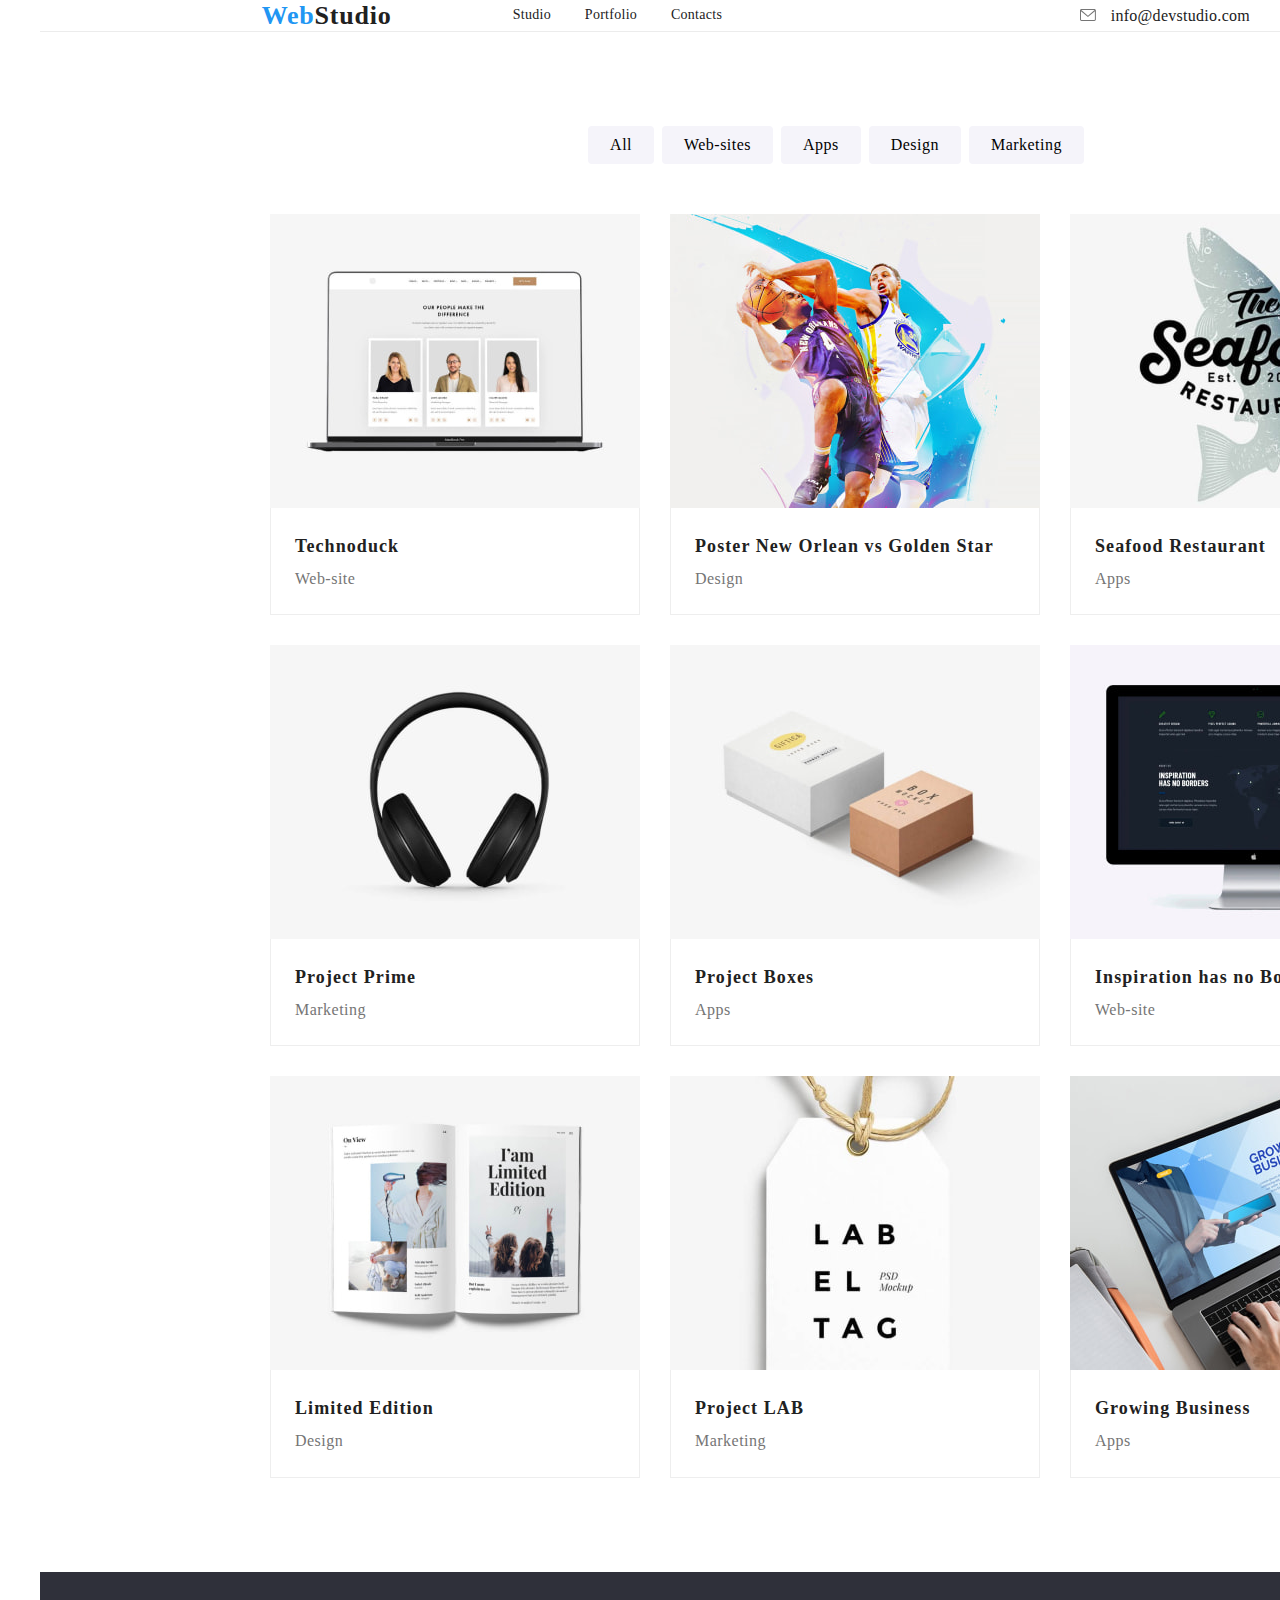
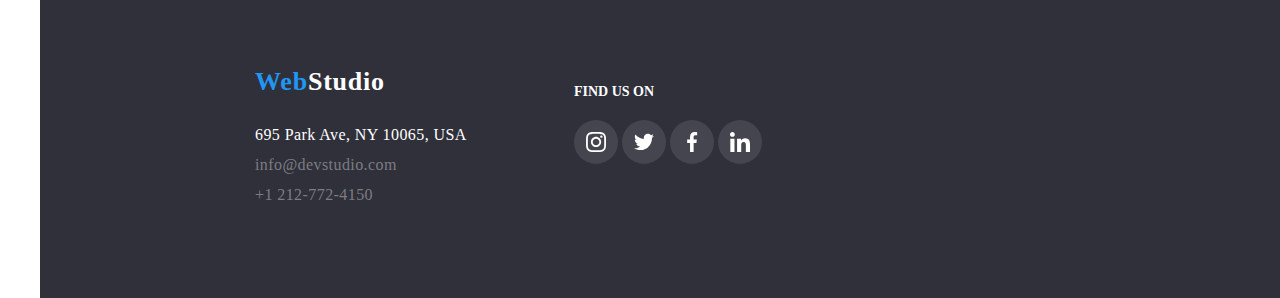
==== portfolio.html @ fd60d255 "Initial commit" ====
<!DOCTYPE html>
<html lang="en">
<head>
    <meta charset="UTF-8">
    <meta name="viewport" content="width=device-width, initial-scale=1.0">
    <title>Portfolio</title>
    <link rel="stylesheet" href="https://cdnjs.cloudflare.com/ajax/libs/modern-normalize/1.0.0/modern-normalize.min.css" />
    <link rel="stylesheet" href="./css/styles.css" />
</head>
<body class="entire-content">
    <div class="container">
<header class="first-section">
    <a class="web-studio" href="./index.html"> <span class="web-logo">Web</span>Studio</a>
    <nav class="navigation-list">
        <ul class="list">
            <li class="list-element"><a class="link" href="./index.html">Studio</a></li>
            <li class="list-element"><a class="link" href="./portfolio.html">Portfolio</a></li>
            <li class="list-element"><a class="link" href="#">Contacts</a></li>
        </ul>
    </nav>

    <div class="header-links">
        <div class="first-link">
            <svg class="envelope" width="16" height="12">
                <use href="./images/icons/icons.svg#icon-envelope"></use>
            </svg>
            <a class="link" href="mailto:info@devstudio.com">info@devstudio.com</a>
        </div>

        <div class="second-link">
            <svg class="smartphone" width="10" height="16">
                <use href="./images/icons/icons.svg#icon-smartphone"></use>
            </svg>
            <a class="link" href="tel:212-772-4150">212-772-4150</a>
        </div>
    </div>
</header>
 <main>
    <div class="section">
    <!--Buttons list-->
<div>
   <ul class="buttons-list">
<li><button class="buttons-element" type="button">All</button></li>
<li><button class="buttons-element" type="button">Web-sites</button></li>
<li><button class="buttons-element" type="button">Apps</button></li>
<li><button class="buttons-element" type="button">Design</button></li>
<li><button class="buttons-element" type="button">Marketing</button></li>

   </ul> 
</div>
<!--Portofolio-->
<section class="portofolio">

<div class="portofolio-content">
<img class="top-image" src="./images/technoduck.jpg" alt="Technoduck" width="370" height="294" />
<div class="bottom-card">
<p class="projects"><b>Technoduck</b></p>
<p class="projects-type">Web-site</p>
</div>
</div>

<div class="portofolio-content">
    <img class="top-image" src="./images/poster.jpg" alt="Poster New Orlean vs Golden Star" width="370" height="294" />
    <div class="bottom-card">
    <p class="projects"><b>Poster New Orlean vs Golden Star</b></p>
    <p class="projects-type">Design</p>
    </div>
    </div>

<div class="portofolio-content">
    <img class="top-image" src="./images/seafood.jpg" alt="Seafood Restaurant " width="370" height="294" />
    <div class="bottom-card">
    <p class="projects" ><b>Seafood Restaurant</b></p>
    <p class="projects-type">Apps</p>
    </div>
</div>

<div class="portofolio-content">
<img class="top-image" src="./images/project-prime.jpg" alt="Project Prime " width="370" height="294" />
<div class="bottom-card">
<p class="projects"><b>Project Prime</b></p>
<p class="projects-type">Marketing</p>
</div>
</div>

<div class="portofolio-content" >
<img class="top-image" src="./images/project-boxes.jpg" alt="Project Boxes" width="370" height="294" />
<div class="bottom-card">
<p class="projects"><b>Project Boxes</b></p>
<p class="projects-type">Apps</p>
</div>
</div>

<div class="portofolio-content">
<img class="top-image" src="./images/borders.jpg" alt="Inspiration has no Borders" width="370" height="294" />
<div class="bottom-card">
<p class="projects"><b>Inspiration has no Borders</b></p>
<p class="projects-type" >Web-site</p>
</div>
</div>

<div class="portofolio-content">
<img class="top-image" src="./images/limited-edition.jpg" alt="Limited Edition" width="370" height="294" />
<div class="bottom-card">
<p class="projects"><b>Limited Edition</b></p>
<p class="projects-type">Design</p>
</div>
</div>

<div class="portofolio-content">
<img class="top-image" src="./images/project-lab.jpg" alt="Project LAB" width="370" height="294" />
<div class="bottom-card">
<p class="projects"><b>Project LAB</b></p>
<p class="projects-type">Marketing</p>
</div>
</div>

<div class="portofolio-content">
<img class="top-image" src="./images/growing-business.jpg" alt="Growing Business" width="370" height="294" />
<div class="bottom-card">
<p class="projects"><b>Growing Business</b></p>
<p class="projects-type">Apps</p>
</div>
</div>

</section>
</div>
 </main>
    <footer class="contacts">
        <div class="section">
            <div class="bottom-section">
                <a class="web-studio-light" href="#"><span class="web-logo-light">Web</span>Studio</a>
                <address class="contacts-detailes">
                    <p class="park">695 Park Ave, NY 10065, USA</p>
                    <p class="info">info@devstudio.com</p>
                    <P class="number">+1 212-772-4150</P>
                </address>
            </div>
        </div>
        <div class="footer-social-icons">
            <p class="find-us-on">
                FIND US ON
            </p>
            <div>
                <ul class="social">
                    <li>
                        <svg class="svg-image" width="20" height="20">
                            <use href="./images/icons/icons.svg#icon-instagram"></use>
    
                        </svg>
                    </li>
                    <li>
                        <svg class="svg-image" width="20" height="20">
                            <use href="./images/icons/icons.svg#icon-twitter2"></use>
    
                        </svg>
                    </li>
                    <li>
                        <svg class="svg-image" width="20" height="20">
                            <use href="./images/icons/icons.svg#icon-facebook2"></use>
    
                        </svg>
                    </li>
                    <li>
                        <svg class="svg-image" width="20" height="20">
                            <use href="./images/icons/icons.svg#icon-linkedin2"></use>
    
                        </svg>
                    </li>
                </ul>
            </div>
        </div>
    </footer>
</div>
</body>
</html>
---- css/styles.css ----
*,
*::before,
*::after {
    margin: 0px;
    padding: 0px;
    box-sizing: border-box;
}

:root
{
    --blue: #2196F3;
    --black: #212121;
    --grey: #757575;
    --white: #FFFFFF;
    --button-grey: #F5F4FA;
    --normal-font-size: 14px;
    --middle-font-size: 16px;
    --main-font: "Roboto" sans-serif;

    
}

.container {

    width: 1200px;
    margin: 0 auto;

}

.section {
    padding-top: 94px;
    padding-bottom: 94px;
    width:1600px;
}
/* Body global*/
.entire-content {
font-family: var(--main-font);
color: var(--black);
background-color: var(--white);

}

body {
    max-width: 100%;
    margin: 0 auto;
}

h1, h2, h3, h4, h5, h6, p {
    margin: 0;
    padding: 0; 
}

ul {
    margin: 0;
    padding: 0;
    list-style: none; 
}

/* Header style*/
.first-section {
  display: flex; 
  flex-direction: row;
  justify-content:space-around;
  align-items: center;
border-top: none;
    border-left: none;
    border-right: none;
    border-bottom: #ECECEC;
    border-bottom-style: solid;
    border-width: 1px;
width: 1600px;
}

.web-studio {
    font-family: "Raleway";
    font-size: 26px;
    font-weight: 700;
    letter-spacing: 0.78px;
    line-height: 1.2;
    margin-left: 215px;

  
}
.web-logo {
    color: var(--blue);
}
/* Navigation list*/
.navigation-list {
    font-size: var(--normal-font-size);
    font-weight: 500;
    letter-spacing: 0.28px;
    text-align: left;
    line-height: 1.2;
    margin-left: 93px;
    
}
.list-element
{
    display: inline-block;
    margin-left: 15px;
    margin-right: 15px;
}


.header-links {
    display: flex;
    font-weight: 500;
    letter-spacing: 0.28px;
    line-height: 1.2;
    margin-left: 330px;
    margin-right: 225px;
}
.first-link {
    margin-right: 40px;
}




.link:focus {
    color: var(--blue);
    stroke: var(--blue);
    cursor: pointer;
}

.link:hover {
    color: var(--blue);
    stroke: var(--blue);
    cursor: pointer;
}
.envelope,
.smartphone {
    margin-right: 10px;
}
/* Link style */
a {
    text-decoration: none;
    color: var(--black);
}
.link:hover {
    color: var(--blue);
}
.link:focus {
    color: var(--blue)
}

/*Title section*/
.title-section { 
    display: flex;
   background-color: #2F303A;
   justify-content: center;
   align-items: center;
    text-align: center;
    width: 1600px;
    background-image: linear-gradient(0deg, rgba(47, 48, 58, 0.4), rgba(47, 48, 58, 0.4)), url(../images/background-image.jpg);
      
}
 
.main-title {
    color: var(--white);
    font-weight: 900;
    line-height: 1.36;
    letter-spacing: 2.64px;
    padding-top: 200px;
    padding-bottom: 30px;

}

.blue-button {
    background-color: var(--blue);
    color: var(--white);
    font-size: 16px;
    font-weight: 700;
    cursor: pointer;
    border: none;
    border-radius: 4px;
    width: 200px;
    line-height: 1.88;
    letter-spacing: 0.96px;
    margin-bottom: 200px;
    padding-top: 10px;
    padding-bottom: 10px;
}

/*Advantages & what we do section*/
.benefits {
    display: flex;
        flex-direction: row;
        justify-content:center;
        align-items: center;
}
.benefits-list {
 margin-right: 30px;   
}
.benefits-list:last-child {
    margin-right: 0;
}

.benefits-list svg {
    background-color: var(--button-grey);
    width: 270px;
    height: 120px;
    margin-bottom: 30px;
    border-radius: 4px;
}

.advantage {
    font-size: var(--normal-font-size);
    font-weight: 700;
    line-height: 1.2;
    letter-spacing: 0.42px;
    margin-bottom: 10px;
}
.advantage-description {
color: var(--grey);
text-align: left;
line-height: 1.71;
letter-spacing: 0.42px;
}

.list, .benefits {
    list-style-type: none;
}

/* What we do*/
.do-section {
display: inline-block;
  text-align: center;
}
.do-title .our-team-title .customer-title {
    font-size: 36px;
    font-weight: 700;
    line-height: 1.2;
    letter-spacing: 1.08px;
    margin-bottom: 50px;

}

.do-fields {
    margin-top: 50px;
}
.do-fields > img { margin-right: 30px;
}

.do-fields > img:last-child {
    margin-right: 0;
}

 /*Our team section*/
 .our-team { 
    display: inline;
    text-align: center;
    
  }
  .our-team > .section {
    background-color: var(--button-grey);
  }


.name {
    font-size: var(--middle-font-size);
    font-weight: 500;
    line-height: 1.2;
    letter-spacing: 0.48px;
    margin-top: 30px;
}
.ocupation {
    font-size: var(--middle-font-size);
    color: var(--grey);
    line-height: 1.2;
    letter-spacing: 0.48px;
}

.employes {
    display: inline-block;
    margin-right: 30px;
    border-radius: 4px;
    background-color: var(--white);
    box-shadow: 0px 2px 1px rgba(0, 0, 0, 0.2),
            0px 1px 1px rgba(0, 0, 0, 0.14);
            height: 428px;
            margin-top: 50px;

}
.employes:last-child {
    margin-right: 0px;
}

.social-icons-employes {
    display: flex;
   justify-content: center;
    margin-bottom: 30px;
    margin-top: 15px;
}

.social-icons-employes .social-icons {
    width: 44px;
    height: 44px;
    border-radius: 50%;
    display: flex;
    align-items: center;
    justify-content: center;
    background-color: var(--white);
    fill:#afb1b8;
}

.social-icons-employes li:hover {
    fill: var(--white);
    background-color: var(--blue);
    cursor: pointer;
}

.social-icons-employes li:focus {
    fill: var(--white);
    background-color: var(--blue);
    cursor: pointer;
}
/*Regular customer section*/
.customers {
    display: flex;
    flex-direction: row;
    flex-wrap: nowrap;
    justify-content: center;
    text-align: center;
    width: 1200px;
    margin-left: 200px;
}

.customer-title {
    margin-bottom: 50px;
}

.customers-icons .icon-element {
    width: 170px;
    height: 92px;
    border-style: solid;
    border-color: #AFB1B8;
    border-width: 1px;
    border-radius: 4px;
    justify-content: center;
    padding: 16px 32px 16px 32px;

}

.icon-element {
    display: inline-block;
    margin-right: 30px;
    fill: #afb1b8;
}

.icon-element:hover {
    fill: var(--blue);
    border-color: var(--blue);
    cursor: pointer;
}

.icon-element:focus {
    fill: var(--blue);
    border-color: var(--blue);
    cursor: pointer;
}
.icon-element:last-child {
    margin-right: 0px;
}


/*Footer*/
.contacts {
    background-color: #2F303A;
    height: auto;
    color: var(--white);
display: flex;
justify-content: space-between;    align-items: center;
    text-align: left;
    padding-left: 215px; 
     width: 1600px; 
}



.web-studio-light {
    font-family: "Raleway";
    font-size: 26px;
    font-weight: 700;
    letter-spacing: 0.78px;
    text-align: left;
    line-height: 1.2;
    color: var(--white);
   
}

.web-logo-light {
    color: var(--blue);
}
.contacts-detailes {
font-style: normal;
margin-top: 28px;
}
.park {
    line-height: 1.2;
    letter-spacing: 0.42px;
    margin-bottom: 12px;
}
.info {
    margin-bottom: 12px;
}
.info, .number {
    color: #FFFFFF60;
    line-height: 1.14;
    letter-spacing: 0.42px;
}
.info:hover, .number:hover {
    color: var(--blue);
}
.info:focus, .number:focus {
color: var(--blue);
}
 
.bottom-section .footer-social-icons {
    display: flex;
    align-items: center;
    gap: 70px;
}

.footer-social-icons {
    text-align: left;
    white-space: nowrap;
    margin-right: 878px;
margin-bottom: 96px;
margin-top: 75px;


}

.find-us-on {
    font-family: var(--main-font);
    font-weight: 700;
    font-size: var(--normal-font-size);
    margin-bottom: 20px;
}

.social li {
    display: inline-flex;
   
    align-content: center;
    justify-content: center;
    width: 44px;
        height: 44px;
        border-radius: 50%;
        background-color: rgba(255, 255, 255, 0.1);
}
.svg-image {
    margin: auto;
}

.social li:hover {
    background-color: var(--blue);
    cursor: pointer;
}

.social li:focus {
    background-color: var(--blue);
    cursor: pointer;
}
/* Portofolio page*/

.buttons-element {
    font-size: var(--middle-font-size);
    font-weight: 500;
    background-color: var(--button-grey);
    border: none;
    border-radius: 4px;
    cursor: pointer;
    line-height: 1.63;
    letter-spacing: 0.48px;
    text-align: center;
    margin-right: 8px;
    padding: 6px 22px 6px 22px;
}
.buttons-list:last-child {
    margin-right: 0px;
}


.buttons-element:hover {
    background-color: var(--blue);
    color: var(--white);
    cursor: pointer;
    box-shadow: 0 10px 10px -5px rgba(0, 0, 0, 0.3);
}

.buttons-element:focus {
    background-color: var(--blue);
    color: var(--white);
    cursor: pointer;
    box-shadow: 0 10px 10px -5px rgba(0, 0, 0, 0.3);
}

.buttons-list {
    list-style-type: none;
    display: flex;
    justify-content: center;
    margin-bottom: 50px;
    
}

.portofolio {
    display: flex;
    flex-wrap: wrap;
    max-width: 1200px;
    justify-content: center;
    align-items: center;
    gap: 30px;
    margin-left: 215px;}

.portofolio-content {
align-content: center;
}

.portofolio-content:hover {
    box-shadow: 0px 4px 4px rgba(0, 0, 0, 0.25);
    cursor: pointer;
}

.portofolio-content:focus {
    box-shadow: 0px 4px 4px rgba(0, 0, 0, 0.25);
    cursor: pointer;
}
.top-image {
display: block;
}
.bottom-card {
    margin-top: 0px;
border-color: #EEEEEE;
    border-width: 0.5px;
    border-style: solid;
    border-top: none;
    padding-right: 24px;
    padding-left: 24px;
    padding-top: 20px;
    padding-bottom: 20px;
          
}



.projects {
    font-weight: 700;
    font-size: 18px;
    line-height: 2;
    letter-spacing: 1.08px;
    text-align: left;
}
.projects-type {
    color: var(--grey);
    font-size: var(--middle-font-size);
    line-height: 1.88;
    letter-spacing: 0.48px;
    text-align: left;
}
.projects, .projects-type {
    text-align: left;
    margin-bottom: 0px; 
    margin-top: 0px;   
}
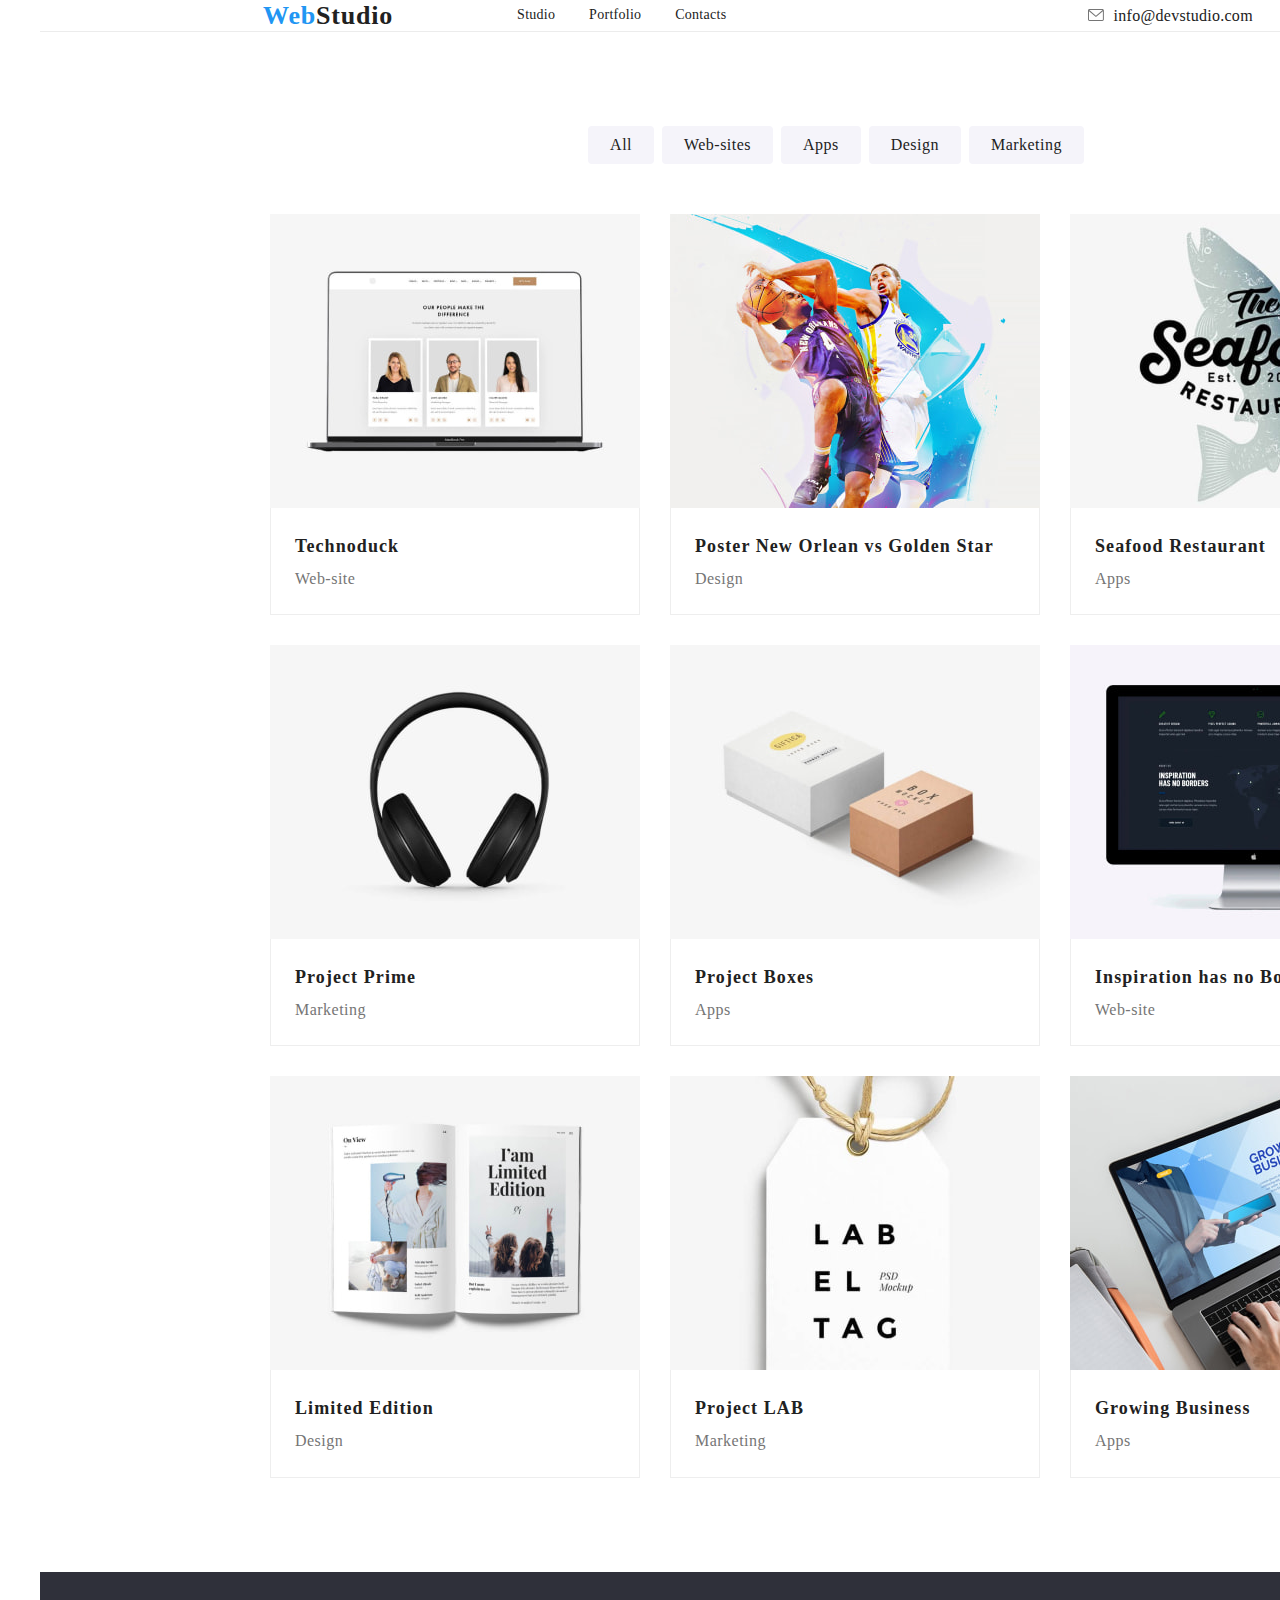
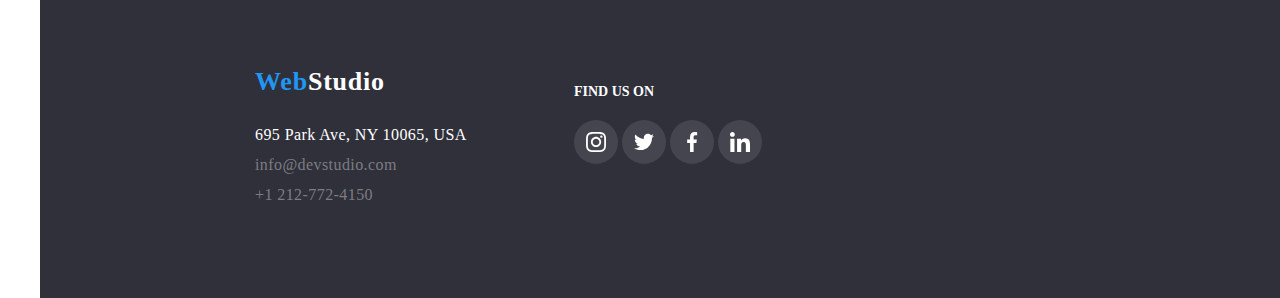
==== commit 1d9401ac: "First change" ====
--- a/portfolio.html
+++ b/portfolio.html
@@ -21,17 +21,17 @@
 
     <div class="header-links">
         <div class="first-link">
-            <svg class="envelope" width="16" height="12">
-                <use href="./images/icons/icons.svg#icon-envelope"></use>
-            </svg>
-            <a class="link" href="mailto:info@devstudio.com">info@devstudio.com</a>
+
+            <a class="link" href="mailto:info@devstudio.com"><svg class="envelope" width="16" height="12">
+                    <use href="./images/icons/icons.svg#icon-envelope"></use>
+                </svg>info@devstudio.com</a>
         </div>
 
         <div class="second-link">
-            <svg class="smartphone" width="10" height="16">
-                <use href="./images/icons/icons.svg#icon-smartphone"></use>
-            </svg>
-            <a class="link" href="tel:212-772-4150">212-772-4150</a>
+
+            <a class="link" href="tel:212-772-4150"><svg class="smartphone" width="10" height="16">
+                    <use href="./images/icons/icons.svg#icon-smartphone"></use>
+                </svg>212-772-4150</a>
         </div>
     </div>
 </header>
@@ -51,8 +51,11 @@
 <!--Portofolio-->
 <section class="portofolio">
 
-<div class="portofolio-content">
-<img class="top-image" src="./images/technoduck.jpg" alt="Technoduck" width="370" height="294" />
+<div class="portofolio-content ">
+   <div class="relative-overlay1"> <div class="portofolio-overlay1">
+        <p>Technoduck is a state-of-the-art coronavirus distribution platform. Companies use this platform for digital espionage and attacks on competitors' secure servers.</p>
+    </div>
+<img class="top-image" src="./images/technoduck.jpg" alt="Technoduck" width="370" height="294" /> </div>
 <div class="bottom-card">
 <p class="projects"><b>Technoduck</b></p>
 <p class="projects-type">Web-site</p>
--- a/css/styles.css
+++ b/css/styles.css
@@ -69,6 +69,9 @@
     border-bottom-style: solid;
     border-width: 1px;
 width: 1600px;
+position: relative;
+z-index: 10;
+
 }
 
 .web-studio {
@@ -132,6 +135,28 @@
 .smartphone {
     margin-right: 10px;
 }
+
+.navigation-list .list-element {
+    position: relative;
+}
+
+.navigation-list .list-element::after {
+    content: '';
+    display: block;
+    position: absolute;
+    width: 0%;
+    height: 2px;
+    background-color: var(--blue);
+    margin-top: 3px;
+    transition-duration: 250ms;
+    transition-timing-function: cubic-bezier(0.4, 0, 0.2, 1);
+    transition-property: width;
+}
+
+.navigation-list .list-element:hover::after,
+.navigation-list .list-element:active::after {
+    width: 100%;
+}
 /* Link style */
 a {
     text-decoration: none;
@@ -153,6 +178,11 @@
     text-align: center;
     width: 1600px;
     background-image: linear-gradient(0deg, rgba(47, 48, 58, 0.4), rgba(47, 48, 58, 0.4)), url(../images/background-image.jpg);
+    background-repeat: no-repeat;
+    position: relative;
+    z-index: 1;
+    height: 600px;
+   
       
 }
  
@@ -224,9 +254,10 @@
 
 /* What we do*/
 .do-section {
-display: inline-block;
-  text-align: center;
-}
+    display: inline-block;
+    text-align: center;
+}
+
 .do-title .our-team-title .customer-title {
     font-size: 36px;
     font-weight: 700;
@@ -238,14 +269,83 @@
 
 .do-fields {
     margin-top: 50px;
-}
-.do-fields > img { margin-right: 30px;
-}
-
-.do-fields > img:last-child {
-    margin-right: 0;
-}
-
+    display: flex;
+    justify-content: center;
+}
+
+.first-image-content {
+    margin-right: 30px;
+}
+
+.second-image-content {
+    margin-right: 30px;
+}
+
+.first-image-content {
+    position: relative;
+}
+
+.overlay1 {
+    position: absolute;
+    bottom: 5px;
+    left: 0;
+    width: 100%;
+    color: var(--white);
+    background-color: #2F303A99;
+    height: 70px;
+    display: flex;
+    justify-content: center;
+    align-items: center;
+    font-family: var(--main-font);
+    font-size: 14px;
+    font-weight: 700;
+    letter-spacing: 0.48px;
+    line-height: 1.2;
+}
+
+.second-image-content {
+    position: relative;
+}
+
+.overlay2 {
+    position: absolute;
+    bottom: 5px;
+    left: 0;
+    width: 100%;
+    color: var(--white);
+    background-color: #2F303A99;
+    height: 70px;
+    display: flex;
+    justify-content: center;
+    align-items: center;
+    font-family: var(--main-font);
+    font-size: 14px;
+    font-weight: 700;
+    letter-spacing: 0.48px;
+    line-height: 1.2;
+}
+
+.third-image-content {
+    position: relative;
+}
+
+.overlay3 {
+    position: absolute;
+    bottom: 0;
+    left: 0;
+    width: 100%;
+    color: var(--white);
+    background-color: #2F303A99;
+    height: 70px;
+    display: flex;
+    justify-content: center;
+    align-items: center;
+    font-family: var(--main-font);
+    font-size: 14px;
+    font-weight: 700;
+    letter-spacing: 0.48px;
+    line-height: 1.2;
+}
  /*Our team section*/
  .our-team { 
     display: inline;
@@ -302,6 +402,9 @@
     justify-content: center;
     background-color: var(--white);
     fill:#afb1b8;
+    transition: fill 250ms, background-color 250ms;
+    transition-duration: 250ms;
+    transition-timing-function: cubic-bezier(0.4, 0, 0.2, 1);
 }
 
 .social-icons-employes li:hover {
@@ -346,6 +449,9 @@
     display: inline-block;
     margin-right: 30px;
     fill: #afb1b8;
+    transition: fill 250ms, border-color 250ms;
+        transition-duration: 250ms;
+        transition-timing-function: cubic-bezier(0.4, 0, 0.2, 1);
 }
 
 .icon-element:hover {
@@ -408,6 +514,9 @@
     color: #FFFFFF60;
     line-height: 1.14;
     letter-spacing: 0.42px;
+    transition: color 250ms;
+    transition-duration: 250ms;
+    transition-timing-function: cubic-bezier(0.4, 0, 0.2, 1);
 }
 .info:hover, .number:hover {
     color: var(--blue);
@@ -448,6 +557,9 @@
         height: 44px;
         border-radius: 50%;
         background-color: rgba(255, 255, 255, 0.1);
+        transition: background-color 250ms;
+            transition-duration: 250ms;
+            transition-timing-function: cubic-bezier(0.4, 0, 0.2, 1);
 }
 .svg-image {
     margin: auto;
@@ -467,8 +579,10 @@
 .buttons-element {
     font-size: var(--middle-font-size);
     font-weight: 500;
+    color: #212121;
     background-color: var(--button-grey);
     border: none;
+    box-shadow: none;
     border-radius: 4px;
     cursor: pointer;
     line-height: 1.63;
@@ -476,6 +590,9 @@
     text-align: center;
     margin-right: 8px;
     padding: 6px 22px 6px 22px;
+    transition: background-color 250ms, color 250ms, box-shadow 250ms;
+        transition-duration: 250ms;
+        transition-timing-function: cubic-bezier(0.4, 0, 0.2, 1);
 }
 .buttons-list:last-child {
     margin-right: 0px;
@@ -515,6 +632,9 @@
 
 .portofolio-content {
 align-content: center;
+transition: box-shadow 250ms;
+    transition-duration: 250ms;
+    transition-timing-function: cubic-bezier(0.4, 0, 0.2, 1);
 }
 
 .portofolio-content:hover {
@@ -562,4 +682,43 @@
     text-align: left;
     margin-bottom: 0px; 
     margin-top: 0px;   
+}
+
+.relative-overlay1 {
+    position: relative;
+    overflow: hidden;
+}
+
+.portofolio-overlay1 {
+    position: absolute;
+        top: 0;
+        left: 0;
+        width: 100%;
+        height: 100%;
+        transform: translateY(105%);
+        background-color: rgba(49, 39, 245, 0.7);
+        color: var(--white);
+        transition-duration: 500ms;
+        display: flex;
+        justify-content: center;
+        align-items: center;
+        flex-direction: column;
+        gap: 50px;
+        font-family: var(--main-font);
+        font-size: 18px;
+        text-align: left;
+        letter-spacing: 0.48px;
+        line-height: 28px;
+        padding-left: 24px;
+        padding-right: 24px;
+        padding-top: 63px;
+        padding-bottom: 91px;
+}
+
+.portofolio-overlay1 p {
+    
+}
+
+.relative-overlay1:hover .portofolio-overlay1 {
+    transform: translateY(0);
 }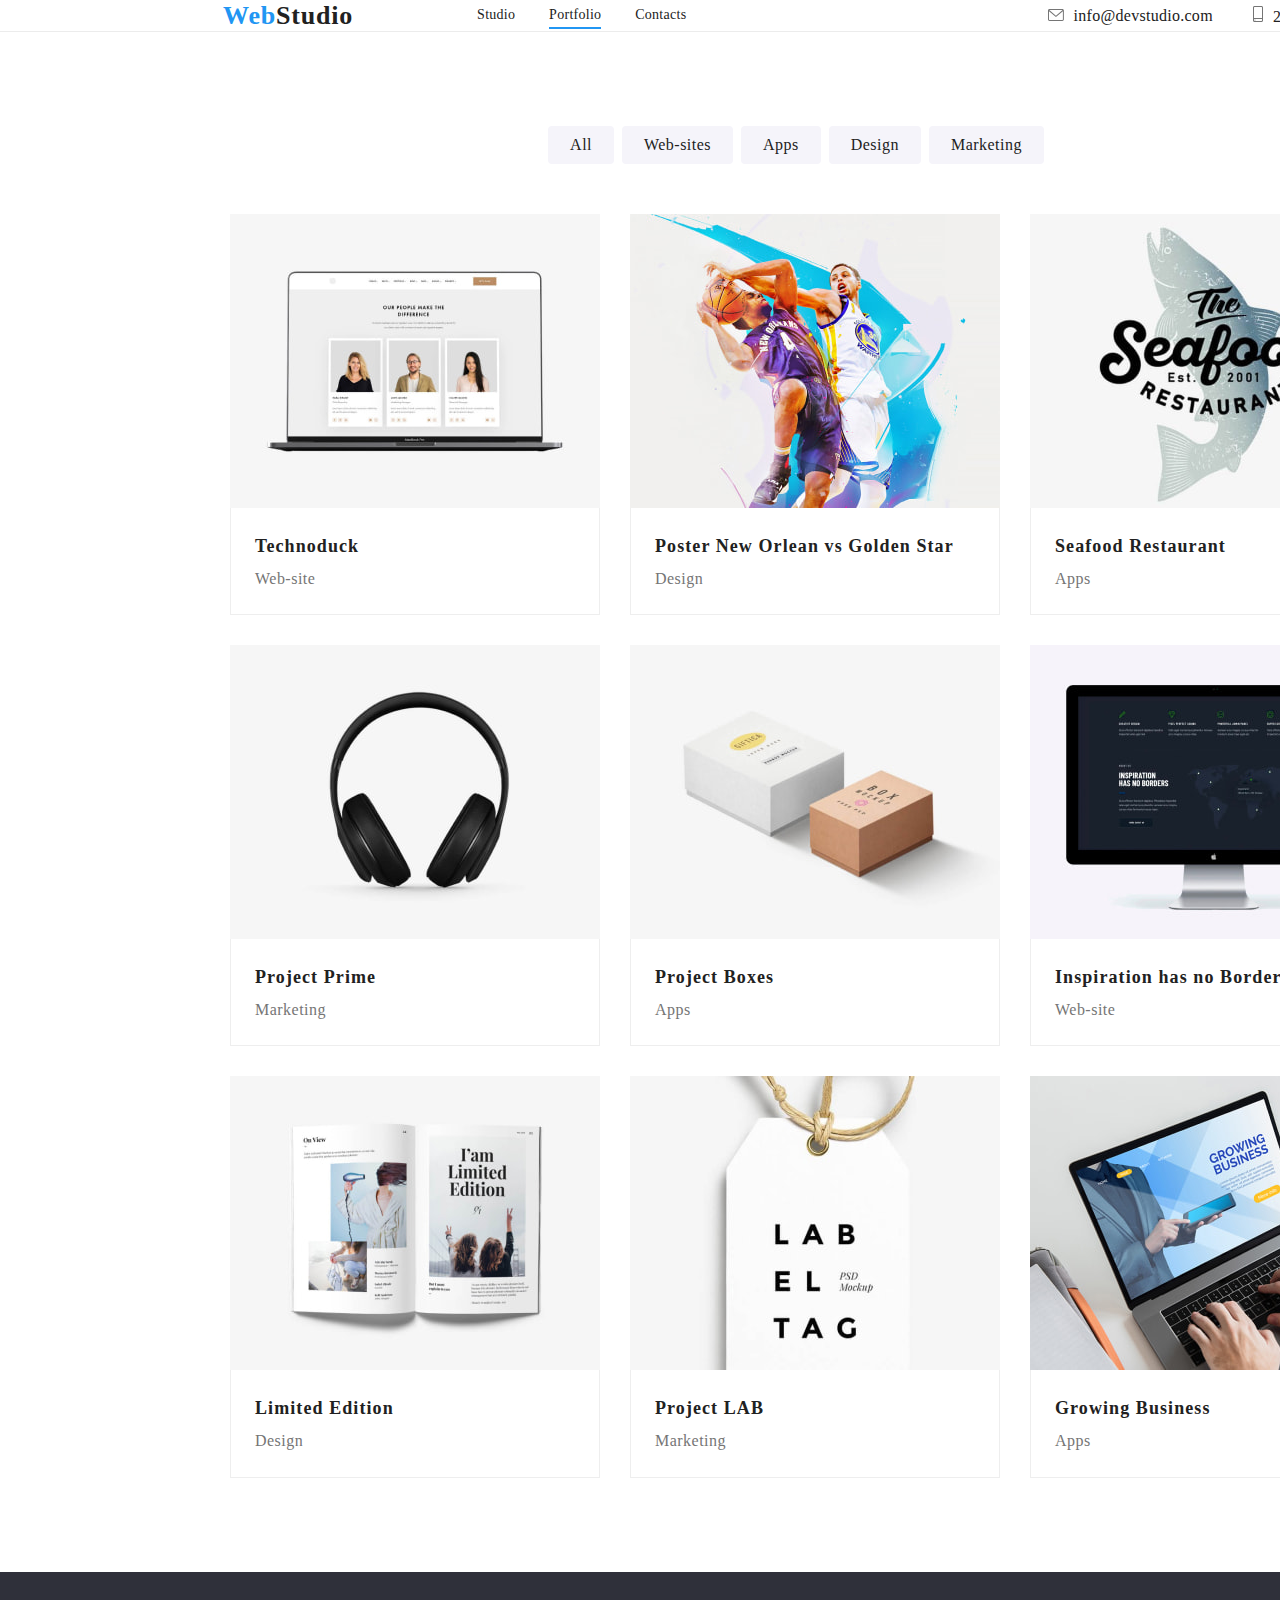
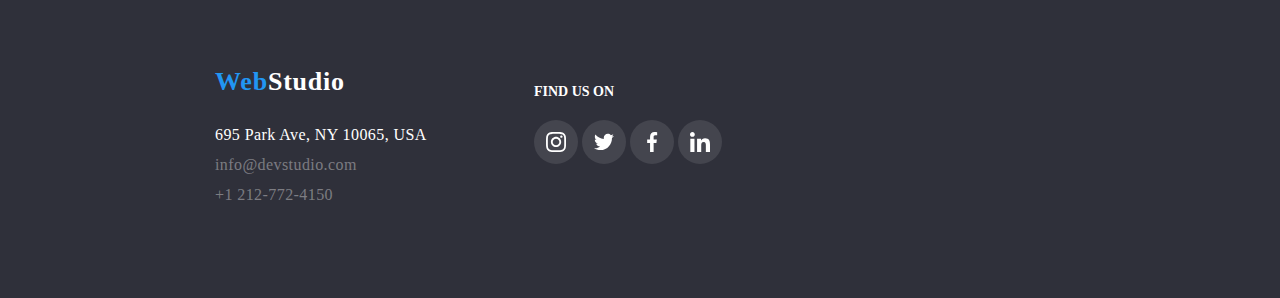
==== commit 3e498268: "update underline" ====
--- a/portfolio.html
+++ b/portfolio.html
@@ -14,7 +14,7 @@
     <nav class="navigation-list">
         <ul class="list">
             <li class="list-element"><a class="link" href="./index.html">Studio</a></li>
-            <li class="list-element"><a class="link" href="./portfolio.html">Portfolio</a></li>
+            <li class="list-element active"><a class="link" href="./portfolio.html">Portfolio</a></li>
             <li class="list-element"><a class="link" href="#">Contacts</a></li>
         </ul>
     </nav>
@@ -52,7 +52,7 @@
 <section class="portofolio">
 
 <div class="portofolio-content ">
-   <div class="relative-overlay1"> <div class="portofolio-overlay1">
+   <div class="relative-overlay"> <div class="portofolio-overlay">
         <p>Technoduck is a state-of-the-art coronavirus distribution platform. Companies use this platform for digital espionage and attacks on competitors' secure servers.</p>
     </div>
 <img class="top-image" src="./images/technoduck.jpg" alt="Technoduck" width="370" height="294" /> </div>
@@ -63,7 +63,8 @@
 </div>
 
 <div class="portofolio-content">
-    <img class="top-image" src="./images/poster.jpg" alt="Poster New Orlean vs Golden Star" width="370" height="294" />
+    <div class="relative-overlay"> <div class="portofolio-overlay"> <p></p></div>
+    <img class="top-image" src="./images/poster.jpg" alt="Poster New Orlean vs Golden Star" width="370" height="294" /></div>
     <div class="bottom-card">
     <p class="projects"><b>Poster New Orlean vs Golden Star</b></p>
     <p class="projects-type">Design</p>
@@ -71,7 +72,12 @@
     </div>
 
 <div class="portofolio-content">
-    <img class="top-image" src="./images/seafood.jpg" alt="Seafood Restaurant " width="370" height="294" />
+    <div class="relative-overlay">
+        <div class="portofolio-overlay">
+            <p></p>
+        </div>
+    <img class="top-image" src="./images/seafood.jpg" alt="Seafood Restaurant " width="370" height="294" /> 
+   </div>
     <div class="bottom-card">
     <p class="projects" ><b>Seafood Restaurant</b></p>
     <p class="projects-type">Apps</p>
@@ -79,7 +85,11 @@
 </div>
 
 <div class="portofolio-content">
-<img class="top-image" src="./images/project-prime.jpg" alt="Project Prime " width="370" height="294" />
+    <div class="relative-overlay">
+        <div class="portofolio-overlay">
+            <p></p>
+        </div>
+<img class="top-image" src="./images/project-prime.jpg" alt="Project Prime " width="370" height="294" /> </div>
 <div class="bottom-card">
 <p class="projects"><b>Project Prime</b></p>
 <p class="projects-type">Marketing</p>
@@ -87,7 +97,11 @@
 </div>
 
 <div class="portofolio-content" >
-<img class="top-image" src="./images/project-boxes.jpg" alt="Project Boxes" width="370" height="294" />
+    <div class="relative-overlay">
+        <div class="portofolio-overlay">
+            <p></p>
+        </div>
+<img class="top-image" src="./images/project-boxes.jpg" alt="Project Boxes" width="370" height="294" /> </div>
 <div class="bottom-card">
 <p class="projects"><b>Project Boxes</b></p>
 <p class="projects-type">Apps</p>
@@ -95,7 +109,12 @@
 </div>
 
 <div class="portofolio-content">
-<img class="top-image" src="./images/borders.jpg" alt="Inspiration has no Borders" width="370" height="294" />
+    <div class="relative-overlay">
+        <div class="portofolio-overlay">
+            <p></p>
+        </div>
+<img class="top-image" src="./images/borders.jpg" alt="Inspiration has no Borders" width="370" height="294" /> 
+</div>
 <div class="bottom-card">
 <p class="projects"><b>Inspiration has no Borders</b></p>
 <p class="projects-type" >Web-site</p>
@@ -103,7 +122,11 @@
 </div>
 
 <div class="portofolio-content">
-<img class="top-image" src="./images/limited-edition.jpg" alt="Limited Edition" width="370" height="294" />
+    <div class="relative-overlay">
+        <div class="portofolio-overlay">
+            <p></p>
+        </div>
+<img class="top-image" src="./images/limited-edition.jpg" alt="Limited Edition" width="370" height="294" /> </div>
 <div class="bottom-card">
 <p class="projects"><b>Limited Edition</b></p>
 <p class="projects-type">Design</p>
@@ -111,7 +134,11 @@
 </div>
 
 <div class="portofolio-content">
-<img class="top-image" src="./images/project-lab.jpg" alt="Project LAB" width="370" height="294" />
+    <div class="relative-overlay">
+        <div class="portofolio-overlay">
+            <p></p>
+        </div>
+<img class="top-image" src="./images/project-lab.jpg" alt="Project LAB" width="370" height="294" /> </div>
 <div class="bottom-card">
 <p class="projects"><b>Project LAB</b></p>
 <p class="projects-type">Marketing</p>
@@ -119,7 +146,11 @@
 </div>
 
 <div class="portofolio-content">
-<img class="top-image" src="./images/growing-business.jpg" alt="Growing Business" width="370" height="294" />
+    <div class="relative-overlay">
+        <div class="portofolio-overlay">
+            <p></p>
+        </div>
+<img class="top-image" src="./images/growing-business.jpg" alt="Growing Business" width="370" height="294" /> </div>
 <div class="bottom-card">
 <p class="projects"><b>Growing Business</b></p>
 <p class="projects-type">Apps</p>
--- a/css/styles.css
+++ b/css/styles.css
@@ -6,8 +6,7 @@
     box-sizing: border-box;
 }
 
-:root
-{
+:root {
     --blue: #2196F3;
     --black: #212121;
     --grey: #757575;
@@ -17,60 +16,65 @@
     --middle-font-size: 16px;
     --main-font: "Roboto" sans-serif;
 
-    
+
+}
+
+.section {
+    width: 1600px;
+    margin: 0 0;
+    padding: 94px 0;
 }
 
 .container {
-
     width: 1200px;
-    margin: 0 auto;
-
-}
-
-.section {
-    padding-top: 94px;
-    padding-bottom: 94px;
-    width:1600px;
-}
+    margin: 0;
+}
+
 /* Body global*/
 .entire-content {
-font-family: var(--main-font);
-color: var(--black);
-background-color: var(--white);
+    font-family: var(--main-font);
+    color: var(--black);
+    background-color: var(--white);
 
 }
 
 body {
-    max-width: 100%;
+
     margin: 0 auto;
 }
 
-h1, h2, h3, h4, h5, h6, p {
+h1,
+h2,
+h3,
+h4,
+h5,
+h6,
+p {
     margin: 0;
-    padding: 0; 
+    padding: 0;
 }
 
 ul {
     margin: 0;
     padding: 0;
-    list-style: none; 
+    list-style: none;
 }
 
 /* Header style*/
 .first-section {
-  display: flex; 
-  flex-direction: row;
-  justify-content:space-around;
-  align-items: center;
-border-top: none;
+    display: flex;
+    flex-direction: row;
+    justify-content: space-around;
+    align-items: center;
+    border-top: none;
     border-left: none;
     border-right: none;
     border-bottom: #ECECEC;
     border-bottom-style: solid;
     border-width: 1px;
-width: 1600px;
-position: relative;
-z-index: 10;
+    width: 1600px;
+    position: relative;
+    z-index: 10;
 
 }
 
@@ -82,11 +86,13 @@
     line-height: 1.2;
     margin-left: 215px;
 
-  
-}
+
+}
+
 .web-logo {
     color: var(--blue);
 }
+
 /* Navigation list*/
 .navigation-list {
     font-size: var(--normal-font-size);
@@ -95,10 +101,10 @@
     text-align: left;
     line-height: 1.2;
     margin-left: 93px;
-    
-}
-.list-element
-{
+
+}
+
+.list-element {
     display: inline-block;
     margin-left: 15px;
     margin-right: 15px;
@@ -113,11 +119,10 @@
     margin-left: 330px;
     margin-right: 225px;
 }
+
 .first-link {
     margin-right: 40px;
 }
-
-
 
 
 .link:focus {
@@ -131,6 +136,12 @@
     stroke: var(--blue);
     cursor: pointer;
 }
+
+li .link:visited {
+    stroke: var(--blue);
+    cursor: pointer;
+}
+
 .envelope,
 .smartphone {
     margin-right: 10px;
@@ -154,27 +165,33 @@
 }
 
 .navigation-list .list-element:hover::after,
-.navigation-list .list-element:active::after {
+.navigation-list .active::after,
+.navigation-list .list-element:visited::after {
     width: 100%;
 }
+
+
+
 /* Link style */
 a {
     text-decoration: none;
     color: var(--black);
 }
+
 .link:hover {
     color: var(--blue);
 }
+
 .link:focus {
     color: var(--blue)
 }
 
 /*Title section*/
-.title-section { 
-    display: flex;
-   background-color: #2F303A;
-   justify-content: center;
-   align-items: center;
+.title-section {
+    display: flex;
+    background-color: #2F303A;
+    justify-content: center;
+    align-items: center;
     text-align: center;
     width: 1600px;
     background-image: linear-gradient(0deg, rgba(47, 48, 58, 0.4), rgba(47, 48, 58, 0.4)), url(../images/background-image.jpg);
@@ -182,10 +199,10 @@
     position: relative;
     z-index: 1;
     height: 600px;
-   
-      
-}
- 
+
+
+}
+
 .main-title {
     color: var(--white);
     font-weight: 900;
@@ -215,13 +232,15 @@
 /*Advantages & what we do section*/
 .benefits {
     display: flex;
-        flex-direction: row;
-        justify-content:center;
-        align-items: center;
-}
+    flex-direction: row;
+    justify-content: center;
+    align-items: center;
+}
+
 .benefits-list {
- margin-right: 30px;   
-}
+    margin-right: 30px;
+}
+
 .benefits-list:last-child {
     margin-right: 0;
 }
@@ -241,14 +260,16 @@
     letter-spacing: 0.42px;
     margin-bottom: 10px;
 }
+
 .advantage-description {
-color: var(--grey);
-text-align: left;
-line-height: 1.71;
-letter-spacing: 0.42px;
-}
-
-.list, .benefits {
+    color: var(--grey);
+    text-align: left;
+    line-height: 1.71;
+    letter-spacing: 0.42px;
+}
+
+.list,
+.benefits {
     list-style-type: none;
 }
 
@@ -346,15 +367,17 @@
     letter-spacing: 0.48px;
     line-height: 1.2;
 }
- /*Our team section*/
- .our-team { 
+
+/*Our team section*/
+.our-team {
     display: inline;
     text-align: center;
-    
-  }
-  .our-team > .section {
+
+}
+
+.our-team>.section {
     background-color: var(--button-grey);
-  }
+}
 
 
 .name {
@@ -364,6 +387,7 @@
     letter-spacing: 0.48px;
     margin-top: 30px;
 }
+
 .ocupation {
     font-size: var(--middle-font-size);
     color: var(--grey);
@@ -377,18 +401,19 @@
     border-radius: 4px;
     background-color: var(--white);
     box-shadow: 0px 2px 1px rgba(0, 0, 0, 0.2),
-            0px 1px 1px rgba(0, 0, 0, 0.14);
-            height: 428px;
-            margin-top: 50px;
-
-}
+        0px 1px 1px rgba(0, 0, 0, 0.14);
+    height: 428px;
+    margin-top: 50px;
+
+}
+
 .employes:last-child {
     margin-right: 0px;
 }
 
 .social-icons-employes {
     display: flex;
-   justify-content: center;
+    justify-content: center;
     margin-bottom: 30px;
     margin-top: 15px;
 }
@@ -401,7 +426,7 @@
     align-items: center;
     justify-content: center;
     background-color: var(--white);
-    fill:#afb1b8;
+    fill: #afb1b8;
     transition: fill 250ms, background-color 250ms;
     transition-duration: 250ms;
     transition-timing-function: cubic-bezier(0.4, 0, 0.2, 1);
@@ -418,6 +443,7 @@
     background-color: var(--blue);
     cursor: pointer;
 }
+
 /*Regular customer section*/
 .customers {
     display: flex;
@@ -450,8 +476,8 @@
     margin-right: 30px;
     fill: #afb1b8;
     transition: fill 250ms, border-color 250ms;
-        transition-duration: 250ms;
-        transition-timing-function: cubic-bezier(0.4, 0, 0.2, 1);
+    transition-duration: 250ms;
+    transition-timing-function: cubic-bezier(0.4, 0, 0.2, 1);
 }
 
 .icon-element:hover {
@@ -465,6 +491,7 @@
     border-color: var(--blue);
     cursor: pointer;
 }
+
 .icon-element:last-child {
     margin-right: 0px;
 }
@@ -475,11 +502,12 @@
     background-color: #2F303A;
     height: auto;
     color: var(--white);
-display: flex;
-justify-content: space-between;    align-items: center;
+    display: flex;
+    justify-content: space-between;
+    align-items: center;
     text-align: left;
-    padding-left: 215px; 
-     width: 1600px; 
+    padding-left: 215px;
+    width: 1600px;
 }
 
 
@@ -492,25 +520,30 @@
     text-align: left;
     line-height: 1.2;
     color: var(--white);
-   
+
 }
 
 .web-logo-light {
     color: var(--blue);
 }
+
 .contacts-detailes {
-font-style: normal;
-margin-top: 28px;
-}
+    font-style: normal;
+    margin-top: 28px;
+}
+
 .park {
     line-height: 1.2;
     letter-spacing: 0.42px;
     margin-bottom: 12px;
 }
+
 .info {
     margin-bottom: 12px;
 }
-.info, .number {
+
+.info,
+.number {
     color: #FFFFFF60;
     line-height: 1.14;
     letter-spacing: 0.42px;
@@ -518,13 +551,17 @@
     transition-duration: 250ms;
     transition-timing-function: cubic-bezier(0.4, 0, 0.2, 1);
 }
-.info:hover, .number:hover {
+
+.info:hover,
+.number:hover {
     color: var(--blue);
 }
-.info:focus, .number:focus {
-color: var(--blue);
-}
- 
+
+.info:focus,
+.number:focus {
+    color: var(--blue);
+}
+
 .bottom-section .footer-social-icons {
     display: flex;
     align-items: center;
@@ -535,8 +572,8 @@
     text-align: left;
     white-space: nowrap;
     margin-right: 878px;
-margin-bottom: 96px;
-margin-top: 75px;
+    margin-bottom: 96px;
+    margin-top: 75px;
 
 
 }
@@ -550,17 +587,18 @@
 
 .social li {
     display: inline-flex;
-   
+
     align-content: center;
     justify-content: center;
     width: 44px;
-        height: 44px;
-        border-radius: 50%;
-        background-color: rgba(255, 255, 255, 0.1);
-        transition: background-color 250ms;
-            transition-duration: 250ms;
-            transition-timing-function: cubic-bezier(0.4, 0, 0.2, 1);
-}
+    height: 44px;
+    border-radius: 50%;
+    background-color: rgba(255, 255, 255, 0.1);
+    transition: background-color 250ms;
+    transition-duration: 250ms;
+    transition-timing-function: cubic-bezier(0.4, 0, 0.2, 1);
+}
+
 .svg-image {
     margin: auto;
 }
@@ -574,6 +612,7 @@
     background-color: var(--blue);
     cursor: pointer;
 }
+
 /* Portofolio page*/
 
 .buttons-element {
@@ -591,9 +630,10 @@
     margin-right: 8px;
     padding: 6px 22px 6px 22px;
     transition: background-color 250ms, color 250ms, box-shadow 250ms;
-        transition-duration: 250ms;
-        transition-timing-function: cubic-bezier(0.4, 0, 0.2, 1);
-}
+    transition-duration: 250ms;
+    transition-timing-function: cubic-bezier(0.4, 0, 0.2, 1);
+}
+
 .buttons-list:last-child {
     margin-right: 0px;
 }
@@ -618,7 +658,7 @@
     display: flex;
     justify-content: center;
     margin-bottom: 50px;
-    
+
 }
 
 .portofolio {
@@ -628,11 +668,12 @@
     justify-content: center;
     align-items: center;
     gap: 30px;
-    margin-left: 215px;}
+    margin-left: 215px;
+}
 
 .portofolio-content {
-align-content: center;
-transition: box-shadow 250ms;
+    align-content: center;
+    transition: box-shadow 250ms;
     transition-duration: 250ms;
     transition-timing-function: cubic-bezier(0.4, 0, 0.2, 1);
 }
@@ -646,12 +687,14 @@
     box-shadow: 0px 4px 4px rgba(0, 0, 0, 0.25);
     cursor: pointer;
 }
+
 .top-image {
-display: block;
-}
+    display: block;
+}
+
 .bottom-card {
     margin-top: 0px;
-border-color: #EEEEEE;
+    border-color: #EEEEEE;
     border-width: 0.5px;
     border-style: solid;
     border-top: none;
@@ -659,7 +702,7 @@
     padding-left: 24px;
     padding-top: 20px;
     padding-bottom: 20px;
-          
+
 }
 
 
@@ -671,6 +714,7 @@
     letter-spacing: 1.08px;
     text-align: left;
 }
+
 .projects-type {
     color: var(--grey);
     font-size: var(--middle-font-size);
@@ -678,47 +722,115 @@
     letter-spacing: 0.48px;
     text-align: left;
 }
-.projects, .projects-type {
+
+.projects,
+.projects-type {
     text-align: left;
-    margin-bottom: 0px; 
-    margin-top: 0px;   
-}
-
-.relative-overlay1 {
+    margin-bottom: 0px;
+    margin-top: 0px;
+}
+
+.relative-overlay {
     position: relative;
     overflow: hidden;
-}
-
-.portofolio-overlay1 {
+
+}
+
+.portofolio-overlay {
     position: absolute;
-        top: 0;
-        left: 0;
-        width: 100%;
-        height: 100%;
-        transform: translateY(105%);
-        background-color: rgba(49, 39, 245, 0.7);
-        color: var(--white);
-        transition-duration: 500ms;
-        display: flex;
-        justify-content: center;
-        align-items: center;
-        flex-direction: column;
-        gap: 50px;
-        font-family: var(--main-font);
-        font-size: 18px;
-        text-align: left;
-        letter-spacing: 0.48px;
-        line-height: 28px;
-        padding-left: 24px;
-        padding-right: 24px;
-        padding-top: 63px;
-        padding-bottom: 91px;
-}
-
-.portofolio-overlay1 p {
-    
-}
-
-.relative-overlay1:hover .portofolio-overlay1 {
+    top: 0;
+    left: 0;
+    width: 100%;
+    height: 100%;
+    transform: translateY(105%);
+    background-color: #2196F399;
+    color: var(--white);
+    transition-duration: 500ms;
+    display: flex;
+    justify-content: center;
+    align-items: center;
+    flex-direction: column;
+    gap: 50px;
+    font-family: var(--main-font);
+    font-size: 18px;
+    text-align: left;
+    letter-spacing: 0.48px;
+    line-height: 28px;
+    padding-left: 24px;
+    padding-right: 24px;
+    padding-top: 63px;
+    padding-bottom: 91px;
+
+}
+
+.portofolio-overlay p {
+    width: 300px;
+}
+
+.portofolio-content:hover .portofolio-overlay {
     transform: translateY(0);
+}
+
+
+
+/* Modal style */
+.is-hidden {
+    opacity: 0;
+    visibility: hidden;
+    pointer-events: none;
+    z-index: 11;
+}
+
+[data-modal] {
+    height: 100%;
+    width: 100%;
+    position: fixed;
+    top: 0;
+    left: 0;
+    background-color: rgba(0, 0, 0, 0.5);
+    z-index: 11;
+}
+
+.is-hidden [data-modal-content] {
+    transform: translate(-50%, -50%) scale(0.5);
+}
+
+[data-modal-content] {
+    width: 528px;
+    height: 581px;
+    background-color: var(--white);
+    position: absolute;
+    z-index: 11;
+    top: 50%;
+    left: 50%;
+    transform: translate(-50%, -50%) scale(1);
+    transition-duration: 1s;
+    padding: 20px;
+    border-radius: 4px;
+    box-shadow: 0px 2px 1px 0px rgba(0, 0, 0, 0.2),
+        0px 1px 1px 0px rgba(0, 0, 0, 0.14), 0px 1px 3px 0px rgba(0, 0, 0, 0.12);
+}
+
+[data-modal-close] {
+    position: absolute;
+    top: 10px;
+    right: 10px;
+    background-color: #fff;
+    border: 1px solid rgba(0, 0, 0, 0.1);
+    cursor: pointer;
+    text-align: center;
+    right: 8px;
+    top: 8px;
+    width: 30px;
+    height: 30px;
+    flex-shrink: 0;
+    border-radius: 50%;
+    color: #000000;
+    font-size: 18px;
+    transition: 250ms cubic-bezier(0.4, 0, 0.2, 1);
+}
+
+[data-modal-close]:hover,
+[data-modal-close]:focus {
+    color: var(--blue);
 }